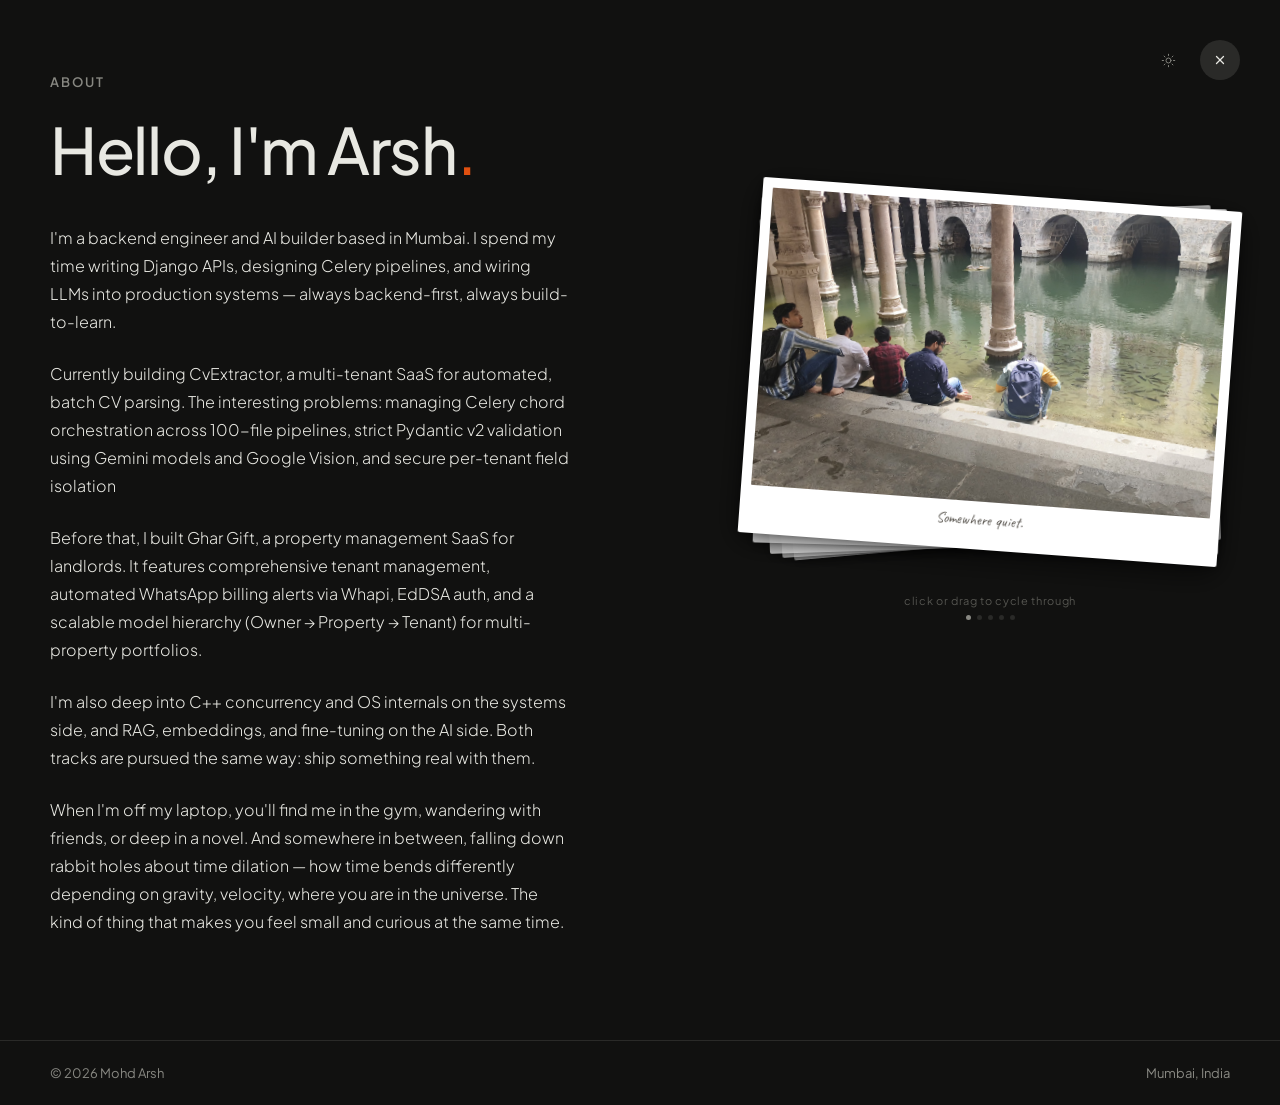
==== about.html @ 0de98522 "first commit" ====
<!DOCTYPE html>
<html lang="en" id="root" class="dark">
<head>
  <meta charset="utf-8">
  <meta name="viewport" content="width=device-width, initial-scale=1">
  <title>About — Mohd Arsh</title>
  <meta name="description" content="Backend engineer and AI builder based in Mumbai. 3+ years building SaaS and LLM tools.">
  <link rel="preconnect" href="https://fonts.googleapis.com">
  <link href="https://fonts.googleapis.com/css2?family=Caveat:wght@500;600&family=Plus+Jakarta+Sans:wght@300;400;500;600;700&family=DM+Mono:wght@400;500&display=swap" rel="stylesheet">
  <link rel="stylesheet" href="assets/css/main.css">
  <link rel="stylesheet" href="assets/css/about.css">
  <link rel="icon" type="image/png" href="assets/images/arsh.png">
</head>
<body>

<div class="about-header-actions">
  <button class="dark-toggle" onclick="toggleDark()" aria-label="Toggle dark mode">
    <svg id="dark-icon" xmlns="http://www.w3.org/2000/svg" width="15" height="15" viewBox="0 0 24 24" fill="none" stroke="currentColor" stroke-width="1.5" stroke-linecap="round" stroke-linejoin="round"><path d="M20.985 12.486a9 9 0 1 1-9.473-9.472c.405-.022.617.46.402.803a6 6 0 0 0 8.268 8.268c.344-.215.825-.004.803.401"></path></svg>
    <span class="toggle-tooltip" id="dark-label">SWITCH TO DARK MODE</span>
  </button>
  <a href="index.html" class="about-close-btn" aria-label="Back to home">
    <svg width="14" height="14" viewBox="0 0 24 24" fill="none" stroke="currentColor" stroke-width="2.2" stroke-linecap="round" stroke-linejoin="round">
      <line x1="18" y1="6" x2="6" y2="18"></line>
      <line x1="6" y1="6" x2="18" y2="18"></line>
    </svg>
  </a>
</div>

<main>
  <div class="page-wrapper">

    <div class="about-grid reveal">
      <!-- LEFT -->
      <div>
        <p class="about-eyebrow">About</p>
        <!-- ── Name + headline ── -->
        <h1 class="about-h1">Hello, I'm Arsh<span class="accent">.</span></h1>

        <!-- ── Bio paragraphs ── -->
        <p class="bio-p" >
          I'm a backend engineer and AI builder based in Mumbai. I spend my time writing
          Django APIs, designing Celery pipelines, and wiring LLMs into production systems — always
          backend-first, always build-to-learn.
        </p>
        <p class="bio-p">
          Currently building CvExtractor, a multi-tenant SaaS for automated, batch CV parsing. The interesting 
          problems: managing Celery chord orchestration across 100-file pipelines, strict Pydantic v2 
          validation using Gemini models and Google Vision, and secure per-tenant field isolation
        </p>
        <p class="bio-p" >
          Before that, I built Ghar Gift, a property management SaaS for landlords. 
          It features comprehensive tenant management, automated WhatsApp billing alerts via Whapi, 
          EdDSA auth, and a scalable model hierarchy (Owner → Property → Tenant) for
          multi-property portfolios.
        </p>
        <p class="bio-p" >
          I'm also deep into C++ concurrency and OS internals on the systems side, and RAG, embeddings,
          and fine-tuning on the AI side. Both tracks are pursued the same way: ship something real with them.
        </p>
        <p class="bio-p" >
          When I'm off my laptop, you'll find me in the gym, wandering with friends,
          or deep in a novel. And somewhere in between, falling down rabbit holes about
          time dilation — how time bends differently depending on gravity, velocity,
          where you are in the universe. The kind of thing that makes you feel small
          and curious at the same time.
        </p>
      </div>

      <!-- RIGHT: photo stack (5 images, click/drag to cycle) -->
      <div class="photo-stack-outer">
        <div class="photo-stack" id="photoStack">
          <div class="photo-card" data-index="0">
            <img src="./assets/images/culturalday.jpg" alt="Cultural Day at college">
            <p class="photo-caption">Cultural Day Fits.</p>
          </div>
          <div class="photo-card" data-index="1">
            <img src="./assets/images/lastlunch.jpg" alt="Last lunch">
            <p class="photo-caption">The last shared table.</p>
          </div>
          <div class="photo-card" data-index="2">
            <img src="./assets/images/projectteam.jpg" alt="Final year project">
            <p class="photo-caption">Shipped, Final year project, wrapped.</p>
          </div>
          <div class="photo-card" data-index="3">
            <img src="./assets/images/blackday.jpg" alt="Black day">
            <p class="photo-caption">Black day edition.</p>
          </div>
          <div class="photo-card" data-index="4">
            <img src="./assets/images/jamamasjid.jpg" alt="Jama Masjid">
            <p class="photo-caption">Somewhere quiet.</p>
          </div>
        </div>
        <p class="stack-hint">click or drag to cycle through</p>
        <div class="stack-dots" id="stackDots">
          <div class="stack-dot"></div>
          <div class="stack-dot"></div>
          <div class="stack-dot"></div>
          <div class="stack-dot"></div>
          <div class="stack-dot"></div>
        </div>
      </div>
    </div>

    <!-- Experience 
    <div class="section-divider reveal reveal-d1">
      <div class="exp-grid">
        <div style="padding-top:24px;">
          <h2 class="exp-h2">Experience</h2>
          <p class="exp-sub">3+ years building products and pipelines.</p>
        </div>
        <div>

          <div class="exp-item">
            <div class="exp-logo">
              <span class="exp-logo-text">CVE</span>
            </div>
            <div>
              <div class="exp-row">
                <span class="exp-name">CvExtractor</span>
                <span class="exp-dates">2024–Present</span>
              </div>
              <div class="exp-role">Founder &amp; Builder — Multi-tenant CV parsing SaaS</div>
            </div>
          </div>

          <div class="exp-item">
            <div class="exp-logo">
              <span class="exp-logo-text">GG</span>
            </div>
            <div>
              <div class="exp-row">
                <span class="exp-name">Ghar Gift</span>
                <span class="exp-dates">2023–2024</span>
              </div>
              <div class="exp-role">Founder &amp; Builder — PG/hostel management SaaS</div>
            </div>
          </div>

          <div class="exp-item">
            <div class="exp-logo">
              <span class="exp-logo-text">MG<br>HR</span>
            </div>
            <div>
              <div class="exp-row">
                <span class="exp-name">MG HR / Jobs Sin</span>
                <span class="exp-dates">2023–Present</span>
              </div>
              <div class="exp-role">Web Manager — HR consultancy properties, content automation</div>
            </div>
          </div>

          <div class="exp-item">
            <div class="exp-logo">
              <span class="exp-logo-text">NR</span>
            </div>
            <div>
              <div class="exp-row">
                <span class="exp-name">NextRead</span>
                <span class="exp-dates">2023</span>
              </div>
              <div class="exp-role">Builder — Semantic book recommender (LangChain, Chroma, HuggingFace)</div>
            </div>
          </div>

        </div>
      </div>
    </div> -->

  </div>
</main>

<footer>
  <div class="page-wrapper footer-inner">
    <span class="footer-txt">© 2026 Mohd Arsh</span>
    <span class="footer-txt">Mumbai, India</span>
  </div>
</footer>

<script src="assets/js/common.js"></script>
<script src="assets/js/about.js"></script>
</body>
</html>
---- assets/css/main.css ----
/* assets/css/main.css */

/* ═══════════════════════════════════════
   TOKENS — LIGHT (default) + DARK
═══════════════════════════════════════ */
:root {
  --bg:     #fafaf8;
  --ink:    #1a1a18;
  --mid:    #6b6b65;
  --faint:  #b0b0a8;
  --rule:   #e8e5df;
  --accent: #e05010;
  --card-bg: #ffffff;
  --card-border: #E8E5DF;
  --tag-bg: rgba(26,26,24,0.05);
  --tag-c:  #6b6b65;
  --shadow-sm: 0 2px 8px rgba(0,0,0,0.06);
  --shadow-md: 0 4px 20px rgba(0,0,0,0.08);
  --mono: 'DM Mono', monospace;
}
html.dark {
  --bg:     #111110;
  --ink:    #e8e8e2;
  --mid:    #888882;
  --faint:  #555550;
  --rule:   #2a2a28;
  --card-bg:#1a1a18;
  --card-border: #2a2a28;
  --tag-bg: rgba(255,255,255,0.06);
  --tag-c:  #888882;
  --shadow-sm: 0 2px 8px rgba(0,0,0,0.3);
  --shadow-md: 0 4px 20px rgba(0,0,0,0.4);
}

/* ═══════════════════════════════════════
   RESET + BASE
═══════════════════════════════════════ */
*, *::before, *::after { box-sizing: border-box; margin: 0; padding: 0; }
html { scroll-behavior: smooth; }
body {
  font-family: 'Plus Jakarta Sans', sans-serif;
  background: var(--bg);
  color: var(--ink);
  min-height: 100vh;
  transition: background .2s, color .2s;
  -webkit-font-smoothing: antialiased;
}
a { text-decoration: none; color: inherit; }
img { display: block; max-width: 100%; }

/* ═══════════════════════════════════════
   PAGE WRAPPER
═══════════════════════════════════════ */
.page-wrapper {
  max-width: 1260px;
  margin: 0 auto;
  padding: 0 40px;
}

/* ═══════════════════════════════════════
   NAV
═══════════════════════════════════════ */
#site-nav {
  position: fixed; top: 0; left: 0; right: 0; z-index: 100;
  height: 52px;
  border-bottom: 1px solid var(--rule);
  backdrop-filter: blur(12px);
  -webkit-backdrop-filter: blur(12px);
  background-color: color-mix(in srgb, var(--bg) 85%, transparent);
  transition: background .2s, border-color .2s;
  display: flex;
  align-items: center;
}
.nav-inner {
  height: 100%;
  display: flex;
  align-items: center;
  justify-content: space-between;
  width: 100%;
}
.nav-name {
  font-size: 15px;
  font-weight: 400;
  color: var(--ink);
  letter-spacing: -0.01em;
}
.nav-right {
  display: flex;
  align-items: center;
  gap: 32px;
}
.nav-link {
  position: relative;
  font-size: 14px;
  font-weight: 300;
  color: var(--mid);
  transition: color .15s;
}
.nav-link:hover { color: var(--ink); }
.nav-link.active {
  color: var(--ink);
  font-weight: 500;
}
.nav-link.active::after {
  content: '';
  position: absolute;
  bottom: -6px;
  left: 50%;
  transform: translateX(-50%);
  width: 4px;
  height: 4px;
  background: var(--accent);
  border-radius: 50%;
}
.nav-links-desktop { display: flex; align-items: center; gap: 32px; }

/* dark toggle */
.dark-toggle {
  border: none; cursor: pointer; color: var(--mid);
  line-height: 1; padding: 6px 8px;
  display: flex; align-items: center;
  border-radius: 8px; background: none;
  transition: color .15s, background .15s;
  position: relative;
}
.dark-toggle:hover { color: var(--ink); background: var(--rule); }
.toggle-tooltip {
  position: absolute;
  top: calc(100% + 8px); left: 50%;
  transform: translateX(-50%) scale(0.95);
  transform-origin: top center;
  white-space: nowrap;
  font-size: 10px; font-weight: 400; letter-spacing: 0.12em;
  color: var(--mid); background: var(--bg);
  border: 1px solid var(--rule); border-radius: 6px;
  padding: 4px 8px; pointer-events: none;
  opacity: 0; transition: opacity .1s, transform .1s;
}
.dark-toggle:hover .toggle-tooltip { opacity: 1; transform: translateX(-50%) scale(1); }

/* hamburger */
.hamburger {
  display: none; flex-direction: column; gap: 5px;
  cursor: pointer; padding: 4px; border: none; background: none;
}
.hamburger span { width: 18px; height: 1.5px; background: var(--ink); border-radius: 2px; display: block; }

/* ═══════════════════════════════════════
   SECTION SHARED
═══════════════════════════════════════ */
section { padding-top: clamp(56px, 8vh, 96px); padding-bottom: clamp(56px, 8vh, 96px); }
.section-divider { border-top: 1px solid var(--rule); }
.section-h2 {
  font-size: 28px; font-weight: 400; color: var(--ink);
  line-height: 1.2; margin: 0 0 24px;
  scroll-margin-top: 72px;
}
.section-sub {
  font-size: 16px; font-weight: 400; color: var(--mid);
  line-height: 1.6; margin: 0 0 24px;
}

/* ═══════════════════════════════════════
   FOOTER
═══════════════════════════════════════ */
footer {
  border-top: 1px solid var(--rule);
  padding: 24px 0;
}
.footer-inner {
  display: flex;
  align-items: center;
  justify-content: space-between;
}
.footer-txt { font-size: 13px; font-weight: 400; color: var(--mid); }

/* ═══════════════════════════════════════
   SCROLL REVEAL
═══════════════════════════════════════ */
.reveal { opacity: 0; transform: translateY(14px); transition: opacity .5s ease, transform .5s ease; }
.reveal.visible { opacity: 1; transform: none; }

/* ═══════════════════════════════════════
   MOBILE MENU
═══════════════════════════════════════ */
.mobile-menu {
  position: fixed; top: 52px; left: 0; right: 0;
  background: var(--bg); border-bottom: 1px solid var(--rule);
  padding: 16px 24px; z-index: 99;
  display: none; flex-direction: column; gap: 0;
}
.mobile-menu.open { display: flex; }
.mobile-menu-link { font-size: 16px; color: var(--ink); padding: 12px 0; border-bottom: 1px solid var(--rule); }
.mobile-menu-link.active { color: var(--accent); font-weight: 500; }
.mobile-menu-link:last-child { border-bottom: none; }

/* ═══════════════════════════════════════
   RESPONSIVE
═══════════════════════════════════════ */
@media (max-width: 768px) {
  .nav-links-desktop, .nav-link { display: none; }
  .hamburger { display: flex; }
  .footer-inner { flex-direction: column; gap: 8px; text-align: center; }
}
---- assets/css/about.css ----
/* assets/css/about.css */
.about-header-actions {
  position: absolute;
  top: 40px;
  right: 40px;
  display: flex;
  align-items: center;
  gap: 16px;
  z-index: 100;
}

.about-close-btn {
  width: 40px;
  height: 40px;
  border-radius: 50%;
  background: var(--rule);
  color: var(--ink);
  display: flex;
  align-items: center;
  justify-content: center;
  transition: background 0.2s ease, transform 0.2s ease;
}

.about-close-btn:hover {
  background: color-mix(in srgb, var(--rule) 75%, var(--ink));
  transform: scale(1.05);
}

@media (max-width: 768px) {
  .about-header-actions {
    top: 24px;
    right: 24px;
  }
}

.reveal-d1 {
  transition-delay: .08s;
}

.about-grid {
  display: grid;
  grid-template-columns: minmax(0, 520px) clamp(320px, 40vw, 480px);
  justify-content: space-between;
  gap: 60px;
  align-items: start;
  padding-top: 74px;
  padding-bottom: 80px;
}

.about-eyebrow {
  font-size: 13px;
  font-weight: 600;
  color: var(--mid);
  letter-spacing: 0.15em;
  text-transform: uppercase;
  margin-bottom: 24px;
}

.about-h1 {
  font-size: clamp(40px, 5vw, 64px);
  font-weight: 500;
  color: var(--ink);
  line-height: 1.1;
  margin-bottom: 40px;
  letter-spacing: -0.02em;
}

.about-h1 .accent {
  color: var(--accent);
}

.pronunciation {
  font-size: 14px;
  font-weight: 400;
  color: var(--mid);
  margin-bottom: 48px;
}

.bio-p {
  font-size: 16px;
  font-weight: 300;
  /* was 400, too heavy */
  color: var(--ink);
  line-height: 1.75;
  margin-bottom: 24px;
}

.section-divider {
  border-top: 1px solid var(--rule);
  padding-top: 40px;
  padding-bottom: 60px;
}

.exp-grid {
  display: grid;
  grid-template-columns: 1fr 2fr;
  gap: 80px;
  align-items: start;
}

.exp-h2 {
  font-size: 28px;
  font-weight: 400;
  color: var(--ink);
  margin: 0 0 12px;
}

.exp-sub {
  font-size: 16px;
  font-weight: 400;
  color: var(--mid);
  line-height: 1.6;
}

.exp-item {
  display: grid;
  grid-template-columns: 48px 1fr;
  gap: 20px;
  align-items: start;
  padding: 24px 0;
  border-top: 1px solid var(--rule);
}

.exp-item:first-child {
  border-top: none;
}

.exp-logo {
  width: 48px;
  height: 48px;
  border-radius: 12px;
  border: 1px solid var(--rule);
  flex-shrink: 0;
  overflow: hidden;
  background: var(--card-bg);
  display: flex;
  align-items: center;
  justify-content: center;
}

.exp-logo-text {
  font-size: 11px;
  font-weight: 700;
  color: var(--mid);
  text-align: center;
  line-height: 1.3;
}

.exp-row {
  display: flex;
  align-items: baseline;
  gap: 6px;
  margin-bottom: 4px;
}

.exp-name {
  font-size: 17px;
  font-weight: 500;
  color: var(--ink);
}

.exp-dates {
  font-size: 14px;
  font-weight: 400;
  color: var(--faint);
  margin-left: auto;
}

.exp-role {
  font-size: 15px;
  font-weight: 400;
  color: var(--ink);
  line-height: 1.5;
}

/* photo stack */
.photo-stack-outer {
  position: relative;
  padding-top: 120px;
}

.photo-stack {
  position: relative;
  width: 100%;
  height: 380px;
  /* was 320px — too short */
}

.photo-card {
  position: absolute;
  top: 0;
  left: 0;
  right: 0;
  background: #fff;
  padding: 10px 10px 12px;
  box-shadow: 0 4px 16px rgba(0, 0, 0, 0.09), 0 1px 4px rgba(0, 0, 0, 0.05);
  border-radius: 2px;
  border: none;
  transition: transform .25s cubic-bezier(.34, 1.3, .64, 1), box-shadow .25s ease, opacity .35s ease;
  will-change: transform;
  backface-visibility: hidden;
  -webkit-backface-visibility: hidden;
}

.photo-card.is-top {
  box-shadow: 0 8px 32px rgba(0, 0, 0, 0.13), 0 2px 8px rgba(0, 0, 0, 0.07);
}

html.dark .photo-card {
  box-shadow: 0 4px 16px rgba(0, 0, 0, 0.4), 0 1px 4px rgba(0, 0, 0, 0.2);
  border: none;
}

html.dark .photo-card.is-top {
  box-shadow: 0 8px 32px rgba(0, 0, 0, 0.6), 0 2px 8px rgba(0, 0, 0, 0.3);
}

.photo-card img {
  display: block;
  width: 100%;
  aspect-ratio: 340 / 220;
  object-fit: cover;
  border-radius: 1px;
  pointer-events: none;
  -webkit-user-drag: none;
}

.photo-caption {
  font-family: 'Caveat', cursive;
  font-size: 15px;
  font-weight: 400;
  color: #5a5650;
  text-align: center;
  margin: 10px 0 8px;
  line-height: 1.2;
}

.stack-hint {
  font-size: 11px;
  color: var(--faint);
  text-align: center;
  margin-top: 20px;
  letter-spacing: 0.06em;
}

.stack-dots {
  display: flex;
  justify-content: center;
  gap: 6px;
  margin-top: 8px;
}

.stack-dot {
  width: 5px;
  height: 5px;
  border-radius: 50%;
  background: var(--rule);
  transition: background .2s;
}

.stack-dot.active {
  background: var(--mid);
}


@media (max-width: 768px) {

  .about-grid,
  .exp-grid {
    grid-template-columns: 1fr;
    gap: 40px;
  }

  .photo-stack {
    height: 300px;
  }
}
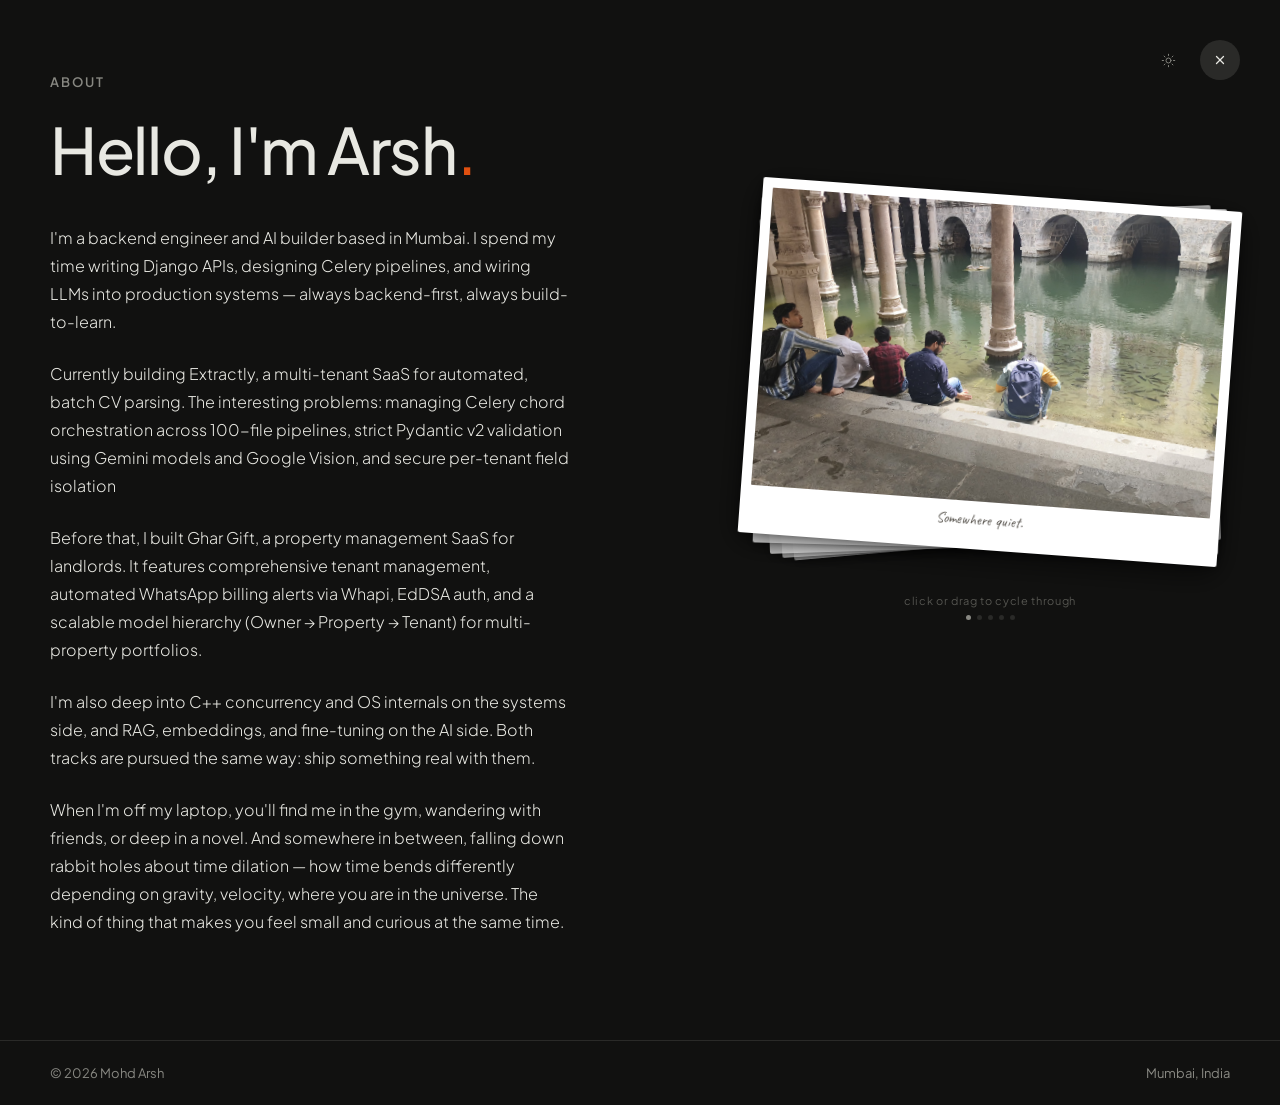
==== commit e6d1c2a6: "Refactor code structure for improved readability and maintainability" ====
--- a/about.html
+++ b/about.html
@@ -9,7 +9,7 @@
   <link href="https://fonts.googleapis.com/css2?family=Caveat:wght@500;600&family=Plus+Jakarta+Sans:wght@300;400;500;600;700&family=DM+Mono:wght@400;500&display=swap" rel="stylesheet">
   <link rel="stylesheet" href="assets/css/main.css">
   <link rel="stylesheet" href="assets/css/about.css">
-  <link rel="icon" type="image/png" href="assets/images/arsh.png">
+  <link rel="icon" type="image/png" href="assets/images/arsh.webp">
 </head>
 <body>
 
@@ -43,7 +43,7 @@
           backend-first, always build-to-learn.
         </p>
         <p class="bio-p">
-          Currently building CvExtractor, a multi-tenant SaaS for automated, batch CV parsing. The interesting 
+          Currently building Extractly, a multi-tenant SaaS for automated, batch CV parsing. The interesting 
           problems: managing Celery chord orchestration across 100-file pipelines, strict Pydantic v2 
           validation using Gemini models and Google Vision, and secure per-tenant field isolation
         </p>
@@ -70,23 +70,23 @@
       <div class="photo-stack-outer">
         <div class="photo-stack" id="photoStack">
           <div class="photo-card" data-index="0">
-            <img src="./assets/images/culturalday.jpg" alt="Cultural Day at college">
+            <img src="./assets/images/culturalday.webp" alt="Cultural Day at college">
             <p class="photo-caption">Cultural Day Fits.</p>
           </div>
           <div class="photo-card" data-index="1">
-            <img src="./assets/images/lastlunch.jpg" alt="Last lunch">
+            <img src="./assets/images/lastlunch.webp" alt="Last lunch">
             <p class="photo-caption">The last shared table.</p>
           </div>
           <div class="photo-card" data-index="2">
-            <img src="./assets/images/projectteam.jpg" alt="Final year project">
+            <img src="./assets/images/projectteam.webp" alt="Final year project">
             <p class="photo-caption">Shipped, Final year project, wrapped.</p>
           </div>
           <div class="photo-card" data-index="3">
-            <img src="./assets/images/blackday.jpg" alt="Black day">
+            <img src="./assets/images/blackday.webp" alt="Black day">
             <p class="photo-caption">Black day edition.</p>
           </div>
           <div class="photo-card" data-index="4">
-            <img src="./assets/images/jamamasjid.jpg" alt="Jama Masjid">
+            <img src="./assets/images/jamamasjid.webp" alt="Jama Masjid">
             <p class="photo-caption">Somewhere quiet.</p>
           </div>
         </div>
@@ -112,11 +112,11 @@
 
           <div class="exp-item">
             <div class="exp-logo">
-              <span class="exp-logo-text">CVE</span>
+              <span class="exp-logo-text">EXT</span>
             </div>
             <div>
               <div class="exp-row">
-                <span class="exp-name">CvExtractor</span>
+                <span class="exp-name">Extractly</span>
                 <span class="exp-dates">2024–Present</span>
               </div>
               <div class="exp-role">Founder &amp; Builder — Multi-tenant CV parsing SaaS</div>
